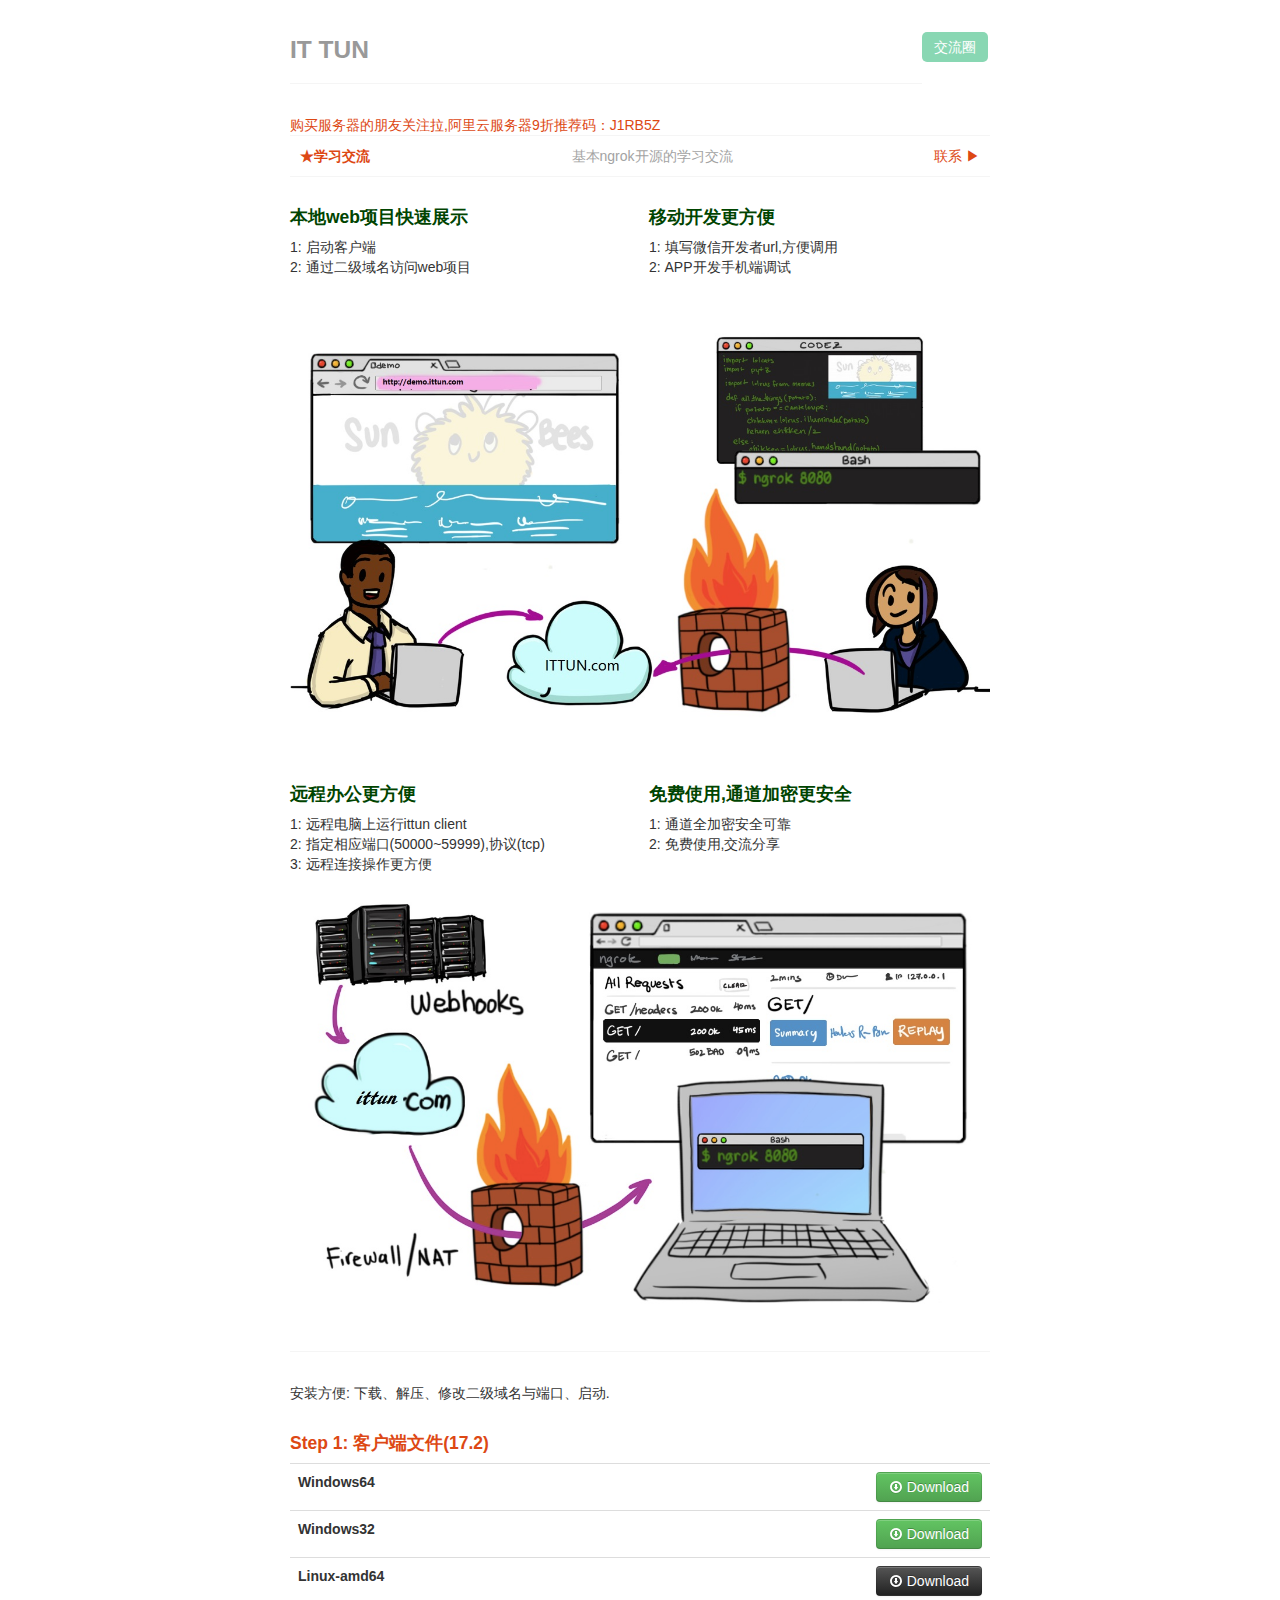
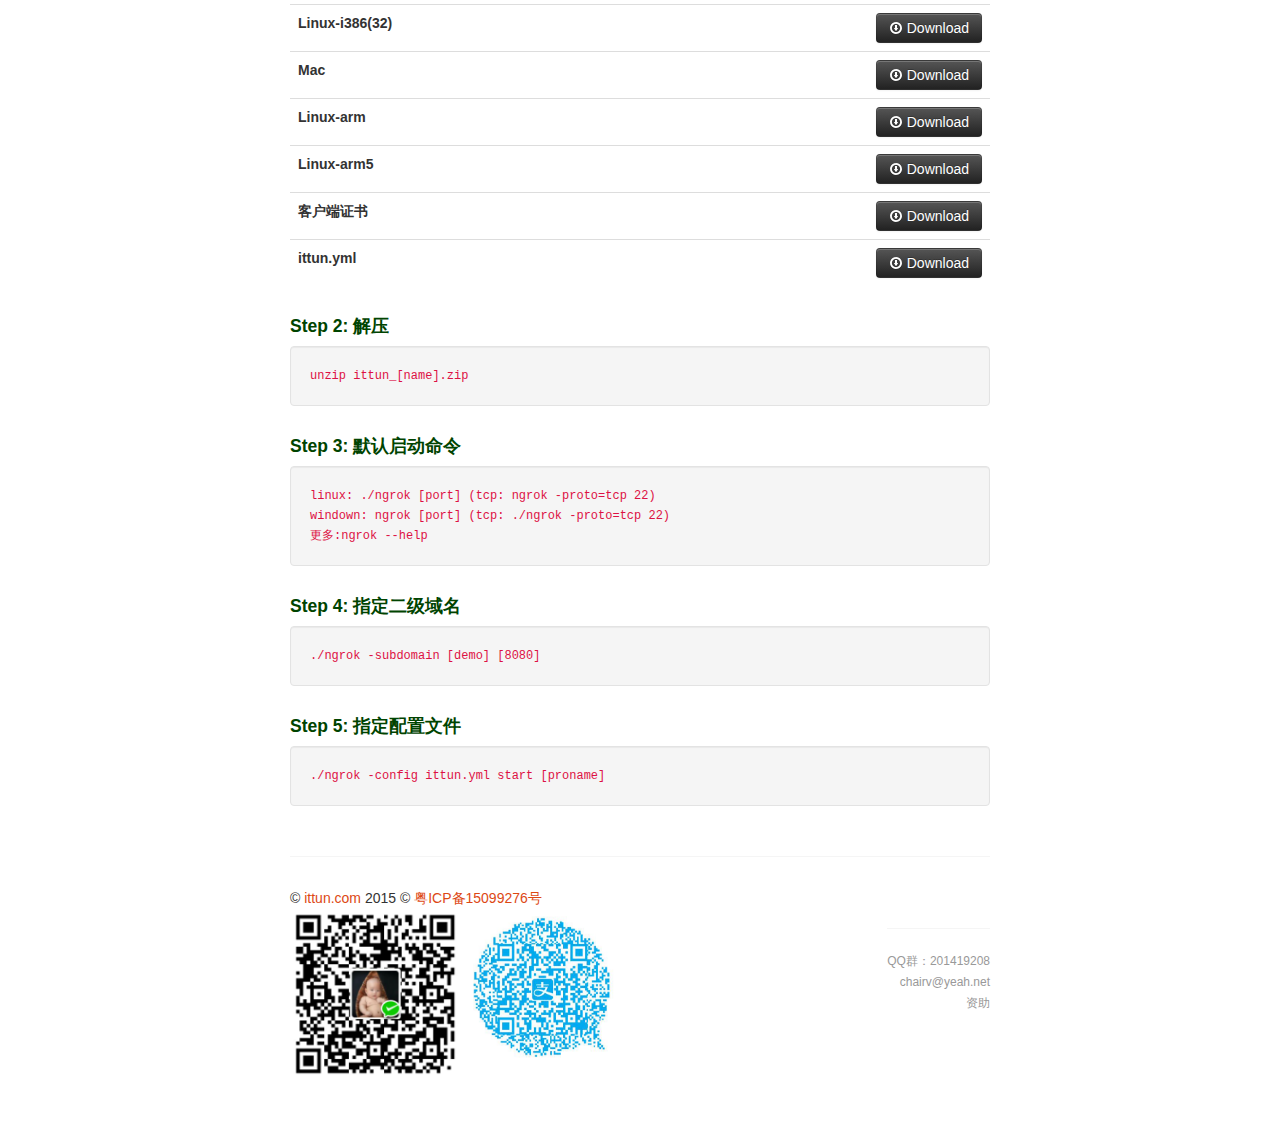
==== WebRoot/index.htm @ 606c741b "升级17.2" ====
<!DOCTYPE html>
<html>
<head>
    <meta charset="utf-8"/>
    <title>ngrok国内服务器 | ITTUN</title>
    <meta name="keywords" content="ngrok服务器,ngrok微信开发,ngrok发布本地网站,微信url,微信开发url,微信开发神器"/>
    <meta name="description" content="ngrok国内服务器,微信开发外网url,微信开发url,微信开发神器"/>
    <meta name="viewport" content="width=device-width, initial-scale=1.0"/>

    <link rel="stylesheet" type="text/css" href="css/bootstrap.min.css">
    <link rel="stylesheet" type="text/css" href="css/bootstrap-responsive.min.css">
    <link rel="stylesheet" type="text/css" href="css/ittun-ngrok.css">
    <script type="text/javascript" src="js/lazyload.min.js"></script>
    <style>

    </style>
</head>
<body>

<div id="nav">
    <div class="container-fluid">
        <div class="masthead">
            <ul class="nav nav-pills pull-right">
                <!--<li class="active">-->
                <!--<a href="#">Home</a>-->
                <!--</li>-->

                <li class="active">
                    <a href="http://bbs.ittun.com" style="background-color: #89d7b3">
                        交流圈
                    </a>
                </li>
            </ul>
            <h3 class="wordmark muted"><a href="#">IT TUN</a></h3>
        </div>
    </div>
</div>

<div class="container-fluid">
    <hr style="margin-top: -1px;">
    <a href="http://www.aliyun.com/act/aliyun/yunma.html" target="_blank">购买服务器的朋友关注拉,阿里云服务器9折推荐码：J1RB5Z</a><br>
    <!--<marquee style="WIDTH: 680px; HEIGHT: 18px" scrollamount="2" direction="left">-->
    <!--<p style="color:#dd4814;font-weight: 100"></p>-->
    <!--</marquee>-->
</div>


<div class="container-fluid">
    <a style="border-top: 1px solid rgb(245, 245, 245); border-bottom: 1px solid rgb(245, 245, 245); padding: 10px; display: block;"
       href="#footer"
       class="text-center">
        <span class="pull-left"><strong style="color:inherit">
            ★学习交流</strong></span><span
            style="color: rgb(163, 163, 163); display: inline-block; margin: 0px 5px;">
                基本ngrok开源的学习交流
             </span><span
            class="pull-right">联系 ▶</span></a>

    <div class="row-fluid">
        <div class="span6">
            <h4>本地web项目快速展示</h4>

            <p>
                1: 启动客户端<br>
                2: 通过二级域名访问web项目
            </p>
        </div>
        <div class="span6">
            <h4>移动开发更方便</h4>

            <p>
                1: 填写微信开发者url,方便调用<br>
                2: APP开发手机端调试
            </p>
        </div>
    </div>

    <!--<img src="images/demo.jpg">-->
    <img src=[data-uri]
         data-src=images/demo.jpg
         onload=lzld(this)>

    <div class="row-fluid">
        <div class="span6">
            <h4>远程办公更方便</h4>

            <p>
                1: 远程电脑上运行ittun client<br>
                2: 指定相应端口(50000~59999),协议(tcp)<br>
                3: 远程连接操作更方便<br>
            </p>
        </div>
        <div class="span6">
            <h4>免费使用,通道加密更安全</h4>

            <p>
                1: 通道全加密安全可靠<br>
                2: 免费使用,交流分享
            </p>
        </div>
    </div>
    <!--<img src="images/webhooks.jpg">-->
    <img src=[data-uri]
         data-src=images/webhooks.jpg
         onload=lzld(this)>

    <hr>

    <div class="container-fluid">
        <div class="row-fluid">
            <p>安装方便: 下载、解压、修改二级域名与端口、启动.</p>
            <h4><a href="#" target="_blank">Step 1: 客户端文件(17.2)</a></h4>
            <table id="17.2" class="table download-table">
                <tbody>
                <tr class="dl-windows-64" class="detected">
                    <th>Windows64</th>
                    <td>
                <span class="pull-right">
                    <a href="upload/17.2/ittun_win64.zip" class="btn btn-success">
                        <i class="icon-white icon-download"></i> Download
                    </a>
                </span>
                    </td>
                </tr>
                <tr class="dl-windows-386">
                    <th>Windows32</th>
                    <td>
                <span class="pull-right">
                    <a href="upload/17.2/ittun_win32.zip" class="btn btn-success">
                        <i class="icon-white icon-download"></i> Download
                    </a>
                </span>
                    </td>
                </tr>
                <tr class="dl-linux-amd64">
                    <th>Linux-amd64</th>
                    <td>
                <span class="pull-right">
                    <a href="upload/17.2/ittun_linuxamd64.zip" class="btn btn-inverse">
                        <i class="icon-white icon-download"></i> Download
                    </a>
                </span>
                    </td>
                </tr>
                <tr class="dl-linux-i386">
                    <th>Linux-i386(32)</th>
                    <td>
                <span class="pull-right">
                    <a href="upload/17.2/ittun_linuxamd32.zip" class="btn btn-inverse">
                        <i class="icon-white icon-download"></i> Download
                    </a>
                </span>
                    </td>
                </tr>

                <tr class="dl-linux-mac">
                    <th>Mac</th>
                    <td>
                <span class="pull-right">
                <a href="upload/17.2/ittun_mac.zip" class="btn btn-inverse">
                    <i class="icon-white icon-download"></i> Download
                </a>
                </span>
                    </td>
                </tr>

                <tr class="dl-linux-arm">
                    <th>Linux-arm</th>
                    <td>
                <span class="pull-right">
                <a href="upload/17.2/ittun_linuxarm.zip" class="btn btn-inverse">
                    <i class="icon-white icon-download"></i> Download
                </a>
                </span>
                    </td>
                </tr>

                <tr class="dl-linux-arm5">
                    <th>Linux-arm5</th>
                    <td>
                <span class="pull-right">
                <a href="upload/17.2/ngrok_arm5.zip" class="btn btn-inverse">
                    <i class="icon-white icon-download"></i> Download
                </a>
                </span>
                    </td>
                </tr>
                <tr class="root cls">
                    <th>客户端证书</th>
                    <td>
                <span class="pull-right">
                <a href="upload/ngrokroot.crt" class="btn btn-inverse">
                    <i class="icon-white icon-download"></i> Download
                </a>
                </span>
                    </td>
                </tr>

                <tr class="config file">
                    <th>ittun.yml</th>
                    <td>
                <span class="pull-right">
                <a href="upload/17.2/ittun.yml" class="btn btn-inverse">
                    <i class="icon-white icon-download"></i> Download
                </a>
                </span>
                    </td>
                </tr>

                </tbody>
            </table>
            <h4>Step 2: 解压</h4>
            <code class="well">
                unzip ittun_[name].zip
            </code>

            <h4>Step 3: 默认启动命令</h4>
            <code class="well">
                linux: ./ngrok [port] (tcp: ngrok -proto=tcp 22) <br>
                windown: ngrok [port] (tcp: ./ngrok -proto=tcp 22)<br>

                更多:ngrok --help
            </code>

            <h4>Step 4: 指定二级域名</h4>
            <code class="well">./ngrok -subdomain [demo] [8080]</code>

            <h4>Step 5: 指定配置文件</h4>
            <code class="well">./ngrok -config ittun.yml start [proname]
            </code>
        </div>
    </div>
    <hr>
</div>

<div id="footer">
    <div class="container-fluid">
        © <a href="#">ittun.com</a> 2015 © <a href="http://www.miitbeian.gov.cn">粤ICP备15099276号</a>

        <div class="row-fluid">
            <ul class="pull-left text-left unstyled muted" id="wxzf">
                <li>
                    <img src="images/wxzf.png" class="zjimg">
                    <img src="images/zfb.png" class="zjimg">
                </li>
            </ul>

            <ul class="pull-right text-right unstyled muted">
                <li>
                    <hr>
                </li>
                <li><a>QQ群：201419208</a></li>
                <li><a href="mailto:chairv@yeah.net">chairv@yeah.net</a></li>
                <li><a onclick="showzf()" href="#buttom">资助</a></li>
            </ul>
        </div>
    </div>
</div>

<!-- 模态框（Modal） -->
<div class="modal fade" id="myModal" tabindex="-1" role="dialog"
     aria-labelledby="myModalLabel" aria-hidden="true" style="top:20%">
    <div class="modal-dialog">
        <div class="modal-content">
            <div class="modal-header">
                <button type="button" class="close"
                        data-dismiss="modal" aria-hidden="true">
                    &times;
                </button>
                <h4 class="modal-title" id="myModalLabel">
                    资助ITTUN,让它更好。
                </h4>
            </div>
            <div class="modal-body">
                <img src="images/wxzf.png" class="zjimg">
                <img src="images/zfb.png" class="zjimg">
            </div>
            <div class="modal-footer">
                <button type="button" class="btn btn-default" id="zzBtn"
                        data-dismiss="modal">确定
                </button>
            </div>
        </div><!-- /.modal-content -->
    </div><!-- /.modal -->
</div>

<script src="http://libs.baidu.com/jquery/2.0.0/jquery.min.js"></script>
<script src="http://libs.baidu.com/bootstrap/3.0.3/js/bootstrap.min.js"></script>
<script type="text/javascript">
    var platform = navigator.platform.toUpperCase();
    var dlElem;
    if (platform.indexOf('MAC') !== -1) {
        dlElem = document.getElementById("dl-linux-mac");
    } else if (platform.indexOf('WIN') !== -1) {
        dlElem = document.getElementById("dl-windows-386");
    } else if (platform.indexOf('LINUX') !== -1) {
        if (platform.indexOf('ARM') !== -1) {
            dlElem = document.getElementById("dl-linux-arm");
        } else {
            dlElem = document.getElementById("dl-linux-amd64");
        }
    }

    if (dlElem) {
        dlElem.className += " detected";
        var button = dlElem.getElementsByTagName("a")[0];
        button.className = button.className.replace("btn-inverse", "btn-success");
    }
</script>
<script type="text/javascript">
    $('#wxzf').hide();
    function showzf() {
        $('#wxzf').toggle('fast');
    }

    var url;
    $('a', '.download-table').on('click', function () {
        $('#myModal').modal('show');
        url = this.href;
        return false;
    });

    $('#zzBtn').on('click', function () {
        window.open(url);
    });
</script>
</body>
</html>
---- WebRoot/css/ittun-ngrok.css ----
html, body {
    margin: 0;
    padding: 0;
}

.wordmark a:hover {
    text-decoration: none;
}

.container-fluid {
    max-width: 757px;
    margin: 0 auto;
    padding: 20px 0;
}

#footer li a {
    color: inherit;
    font-size: 12px;
}

pre code, code {
    border: 0;
}

code.well {
    display: block;
}

body {
    padding-top: 20px;
    padding-bottom: 40px;
}

/* Custom container */
.container-fluid {
    margin: 0 auto;
    max-width: 700px;
    padding: 0;
}

.container-fluid > hr {
    margin: 30px 0;
}

.masthead h3 a {
    color: inherit;
    text-decoration: none;
}

.footer {
    color: #aaa;
}

strong {
    color: #000;
}

.quotes blockquote {
    height: 78px;
}

h2 {
    color: #dd4814;
}

h2.first {
    margin-top: 0;
}

h4 {
    color: #1c4a3d;
    color: #1c8a3d;
    color: #040;
}

/* Main marketing message and sign up button */
.jumbotron {
    margin: 30px 0 60px;
    text-align: left;
}

.jumbotron h1 {
    font-size: 54px;
    line-height: 1;
}

.jumbotron .btn {
    font-size: 21px;
    padding: 14px 24px;
}

/* Supporting marketing content */
.marketing {
    margin: 30px 0;
}

h4 {
    margin-top: 30px;
}

.feature h4 {
    margin-top: 10px;
}

.feature p {
    height: 78px;
}

.marketing .feature {
    height: 200px;
}

#dl tr:first-child td, #dl tr:first-child th {
    border-top: 0;
}

#dl .detected {
    background-color: #fffffa;
}

.modifyImg{
    height:62px;
}


.zjimg{
    width:168px;
    height:168px;
}
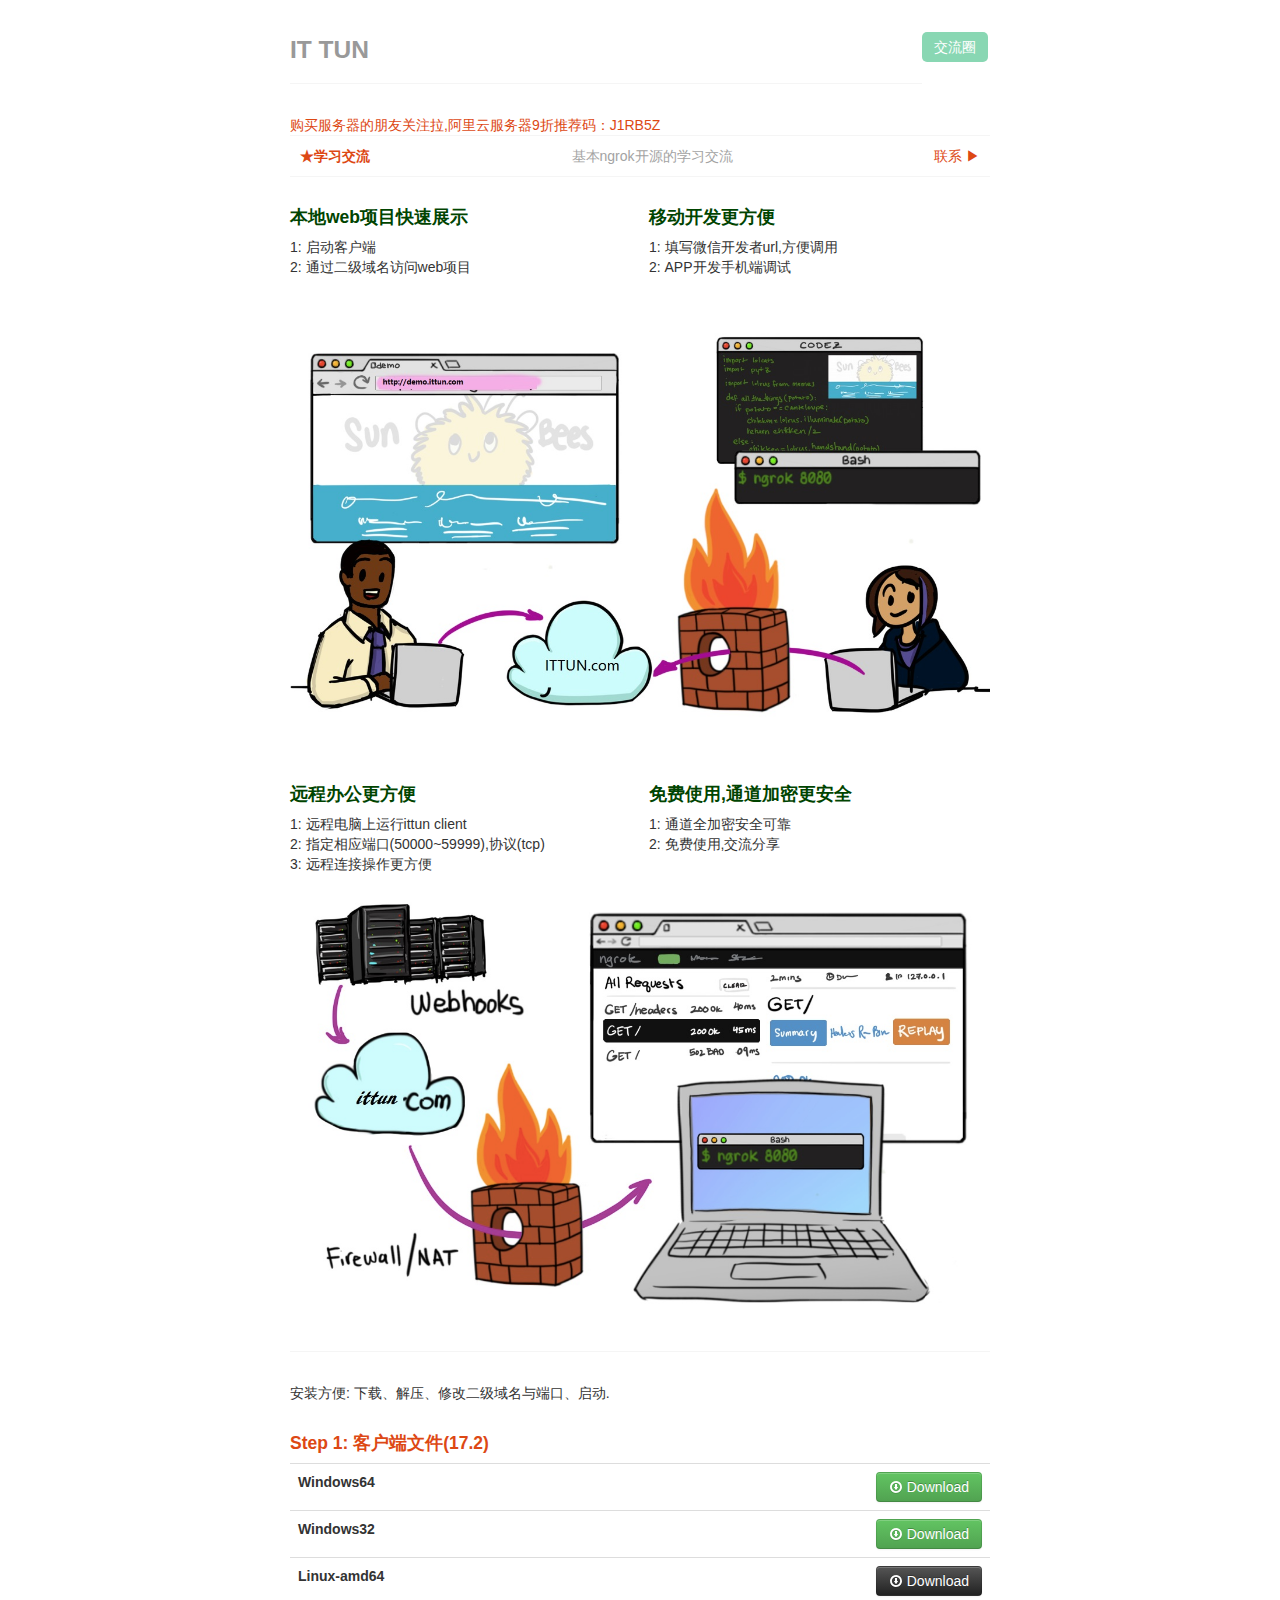
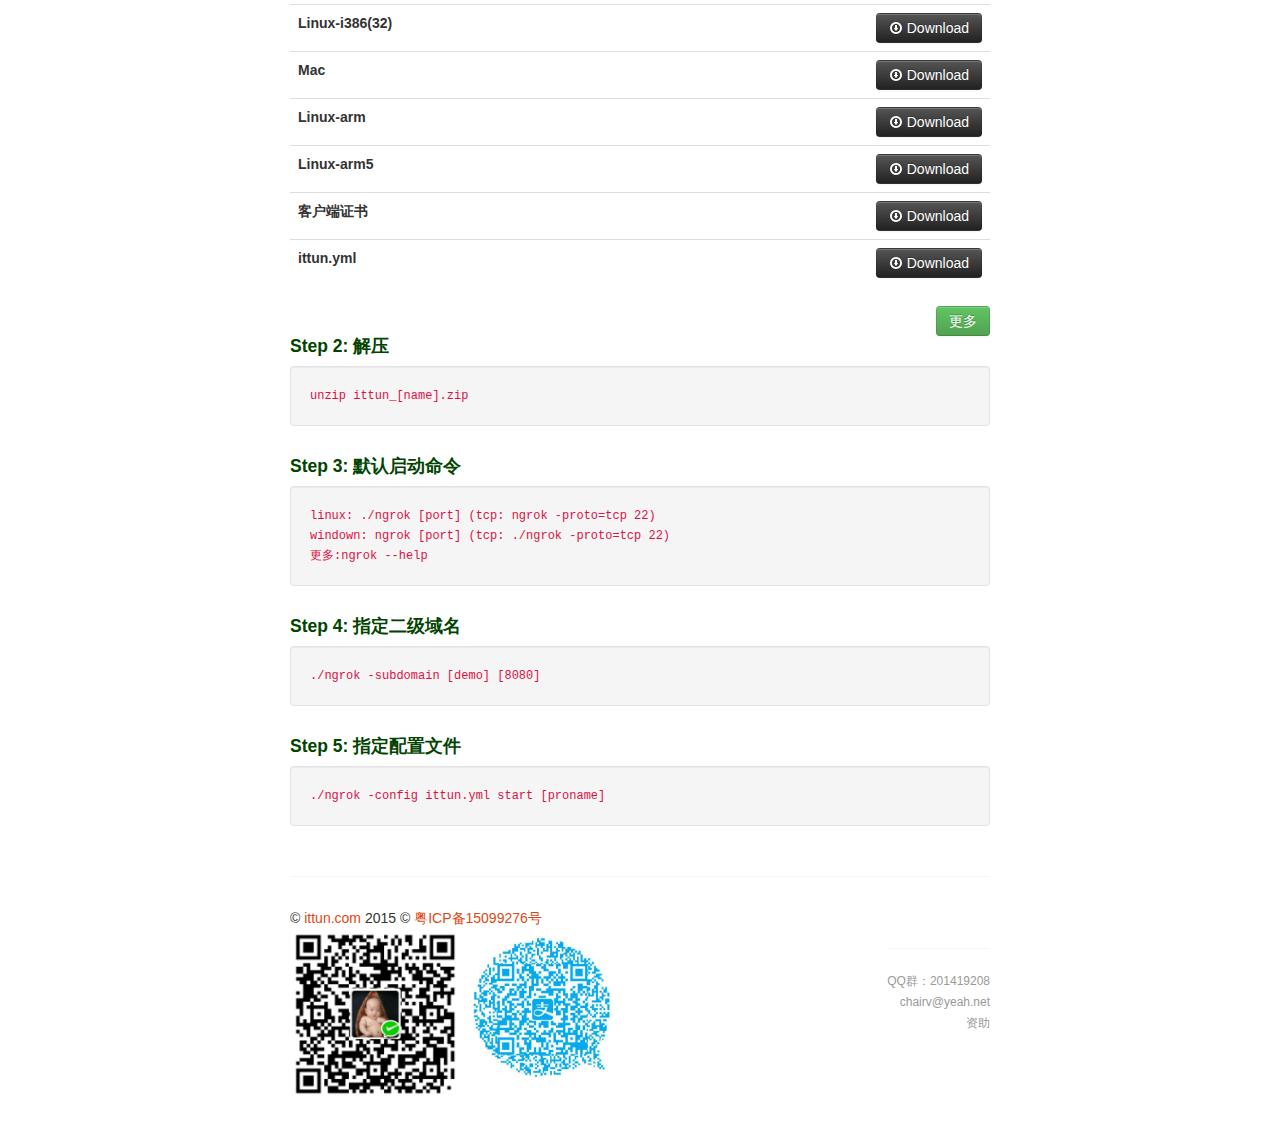
==== commit eaf672c0: "路由器版本" ====
--- a/WebRoot/index.htm
+++ b/WebRoot/index.htm
@@ -209,6 +209,35 @@
 
                 </tbody>
             </table>
+            <div>
+                <a href="#more" data-toggle="collapse" class="btn btn-success pull-right">更多</a>
+            </div>
+            <div id="more" class="collapse">
+                <table id="more_ngrok" class="table download-table">
+                    <tbody>
+                    <tr class="dl-windows-64" class="detected">
+                        <th>ngrokc通用版</th>
+                        <td>
+                        <span class="pull-right">
+                            <a href="upload/comm/ngrokc" class="btn btn-inverse">
+                                <i class="icon-white icon-download"></i> Download
+                            </a>
+                        </span>
+                        </td>
+                    </tr>
+                    <tr class="dl-windows-64" class="detected">
+                        <th>ngrokc(OpenWrt-AR71XX(AR913X/AR933X))</th>
+                        <td>
+                        <span class="pull-right">
+                            <a href="upload/comm/ngrokc9331" class="btn btn-inverse">
+                                <i class="icon-white icon-download"></i> Download
+                            </a>
+                        </span>
+                        </td>
+                    </tr>
+                    </tbody>
+                </table>
+            </div>
             <h4>Step 2: 解压</h4>
             <code class="well">
                 unzip ittun_[name].zip
@@ -259,7 +288,7 @@
 
 <!-- 模态框（Modal） -->
 <div class="modal fade" id="myModal" tabindex="-1" role="dialog"
-     aria-labelledby="myModalLabel" aria-hidden="true" style="top:20%">
+     aria-labelledby="myModalLabel" aria-hidden="true" style="top:25%">
     <div class="modal-dialog">
         <div class="modal-content">
             <div class="modal-header">
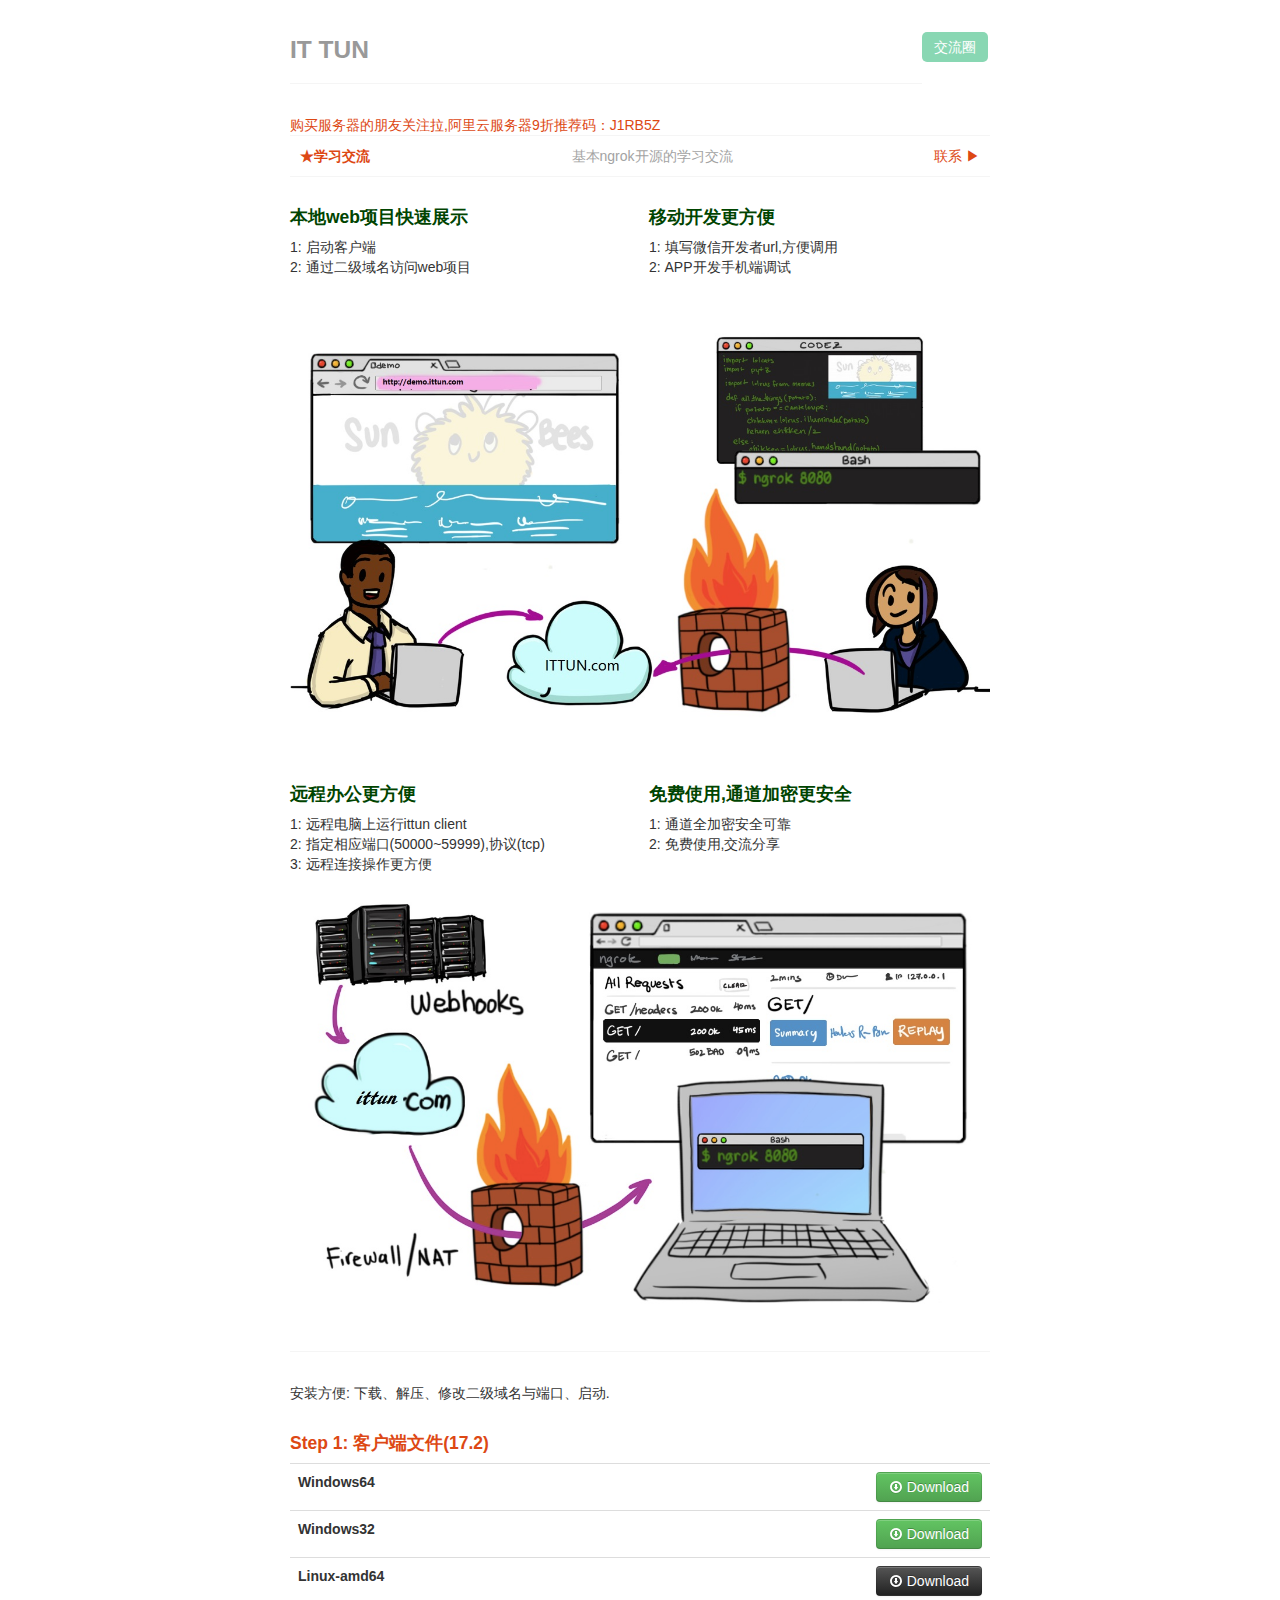
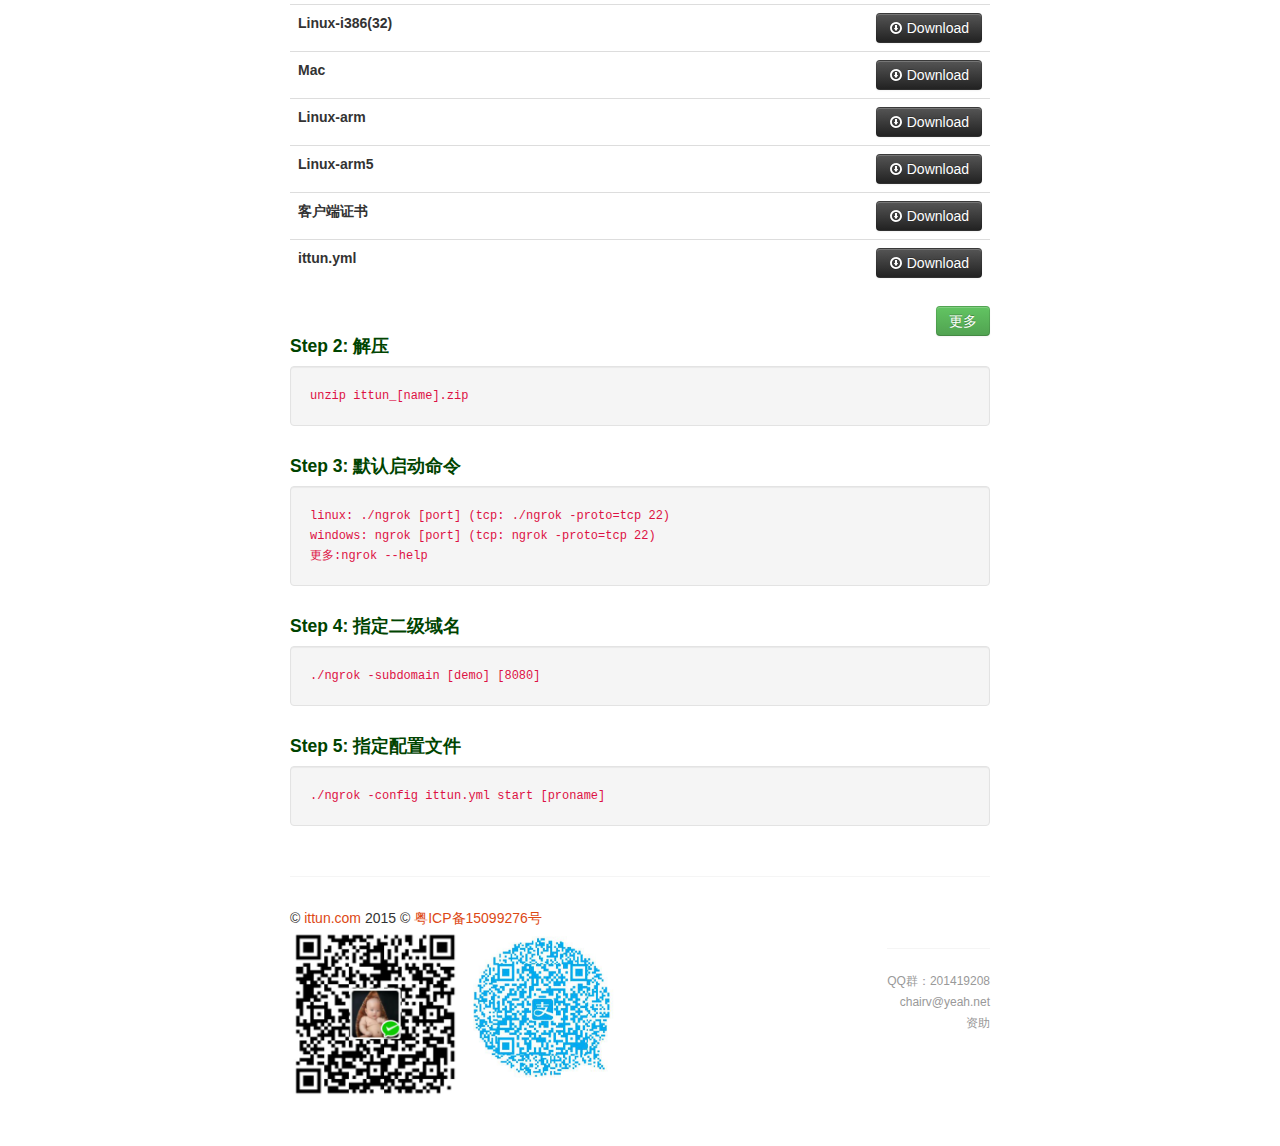
==== commit 1c606804: "升级17.2" ====
--- a/WebRoot/index.htm
+++ b/WebRoot/index.htm
@@ -245,8 +245,8 @@
 
             <h4>Step 3: 默认启动命令</h4>
             <code class="well">
-                linux: ./ngrok [port] (tcp: ngrok -proto=tcp 22) <br>
-                windown: ngrok [port] (tcp: ./ngrok -proto=tcp 22)<br>
+                linux: ./ngrok [port] (tcp: ./ngrok -proto=tcp 22) <br>
+                windows: ngrok [port] (tcp: ngrok -proto=tcp 22)<br>
 
                 更多:ngrok --help
             </code>
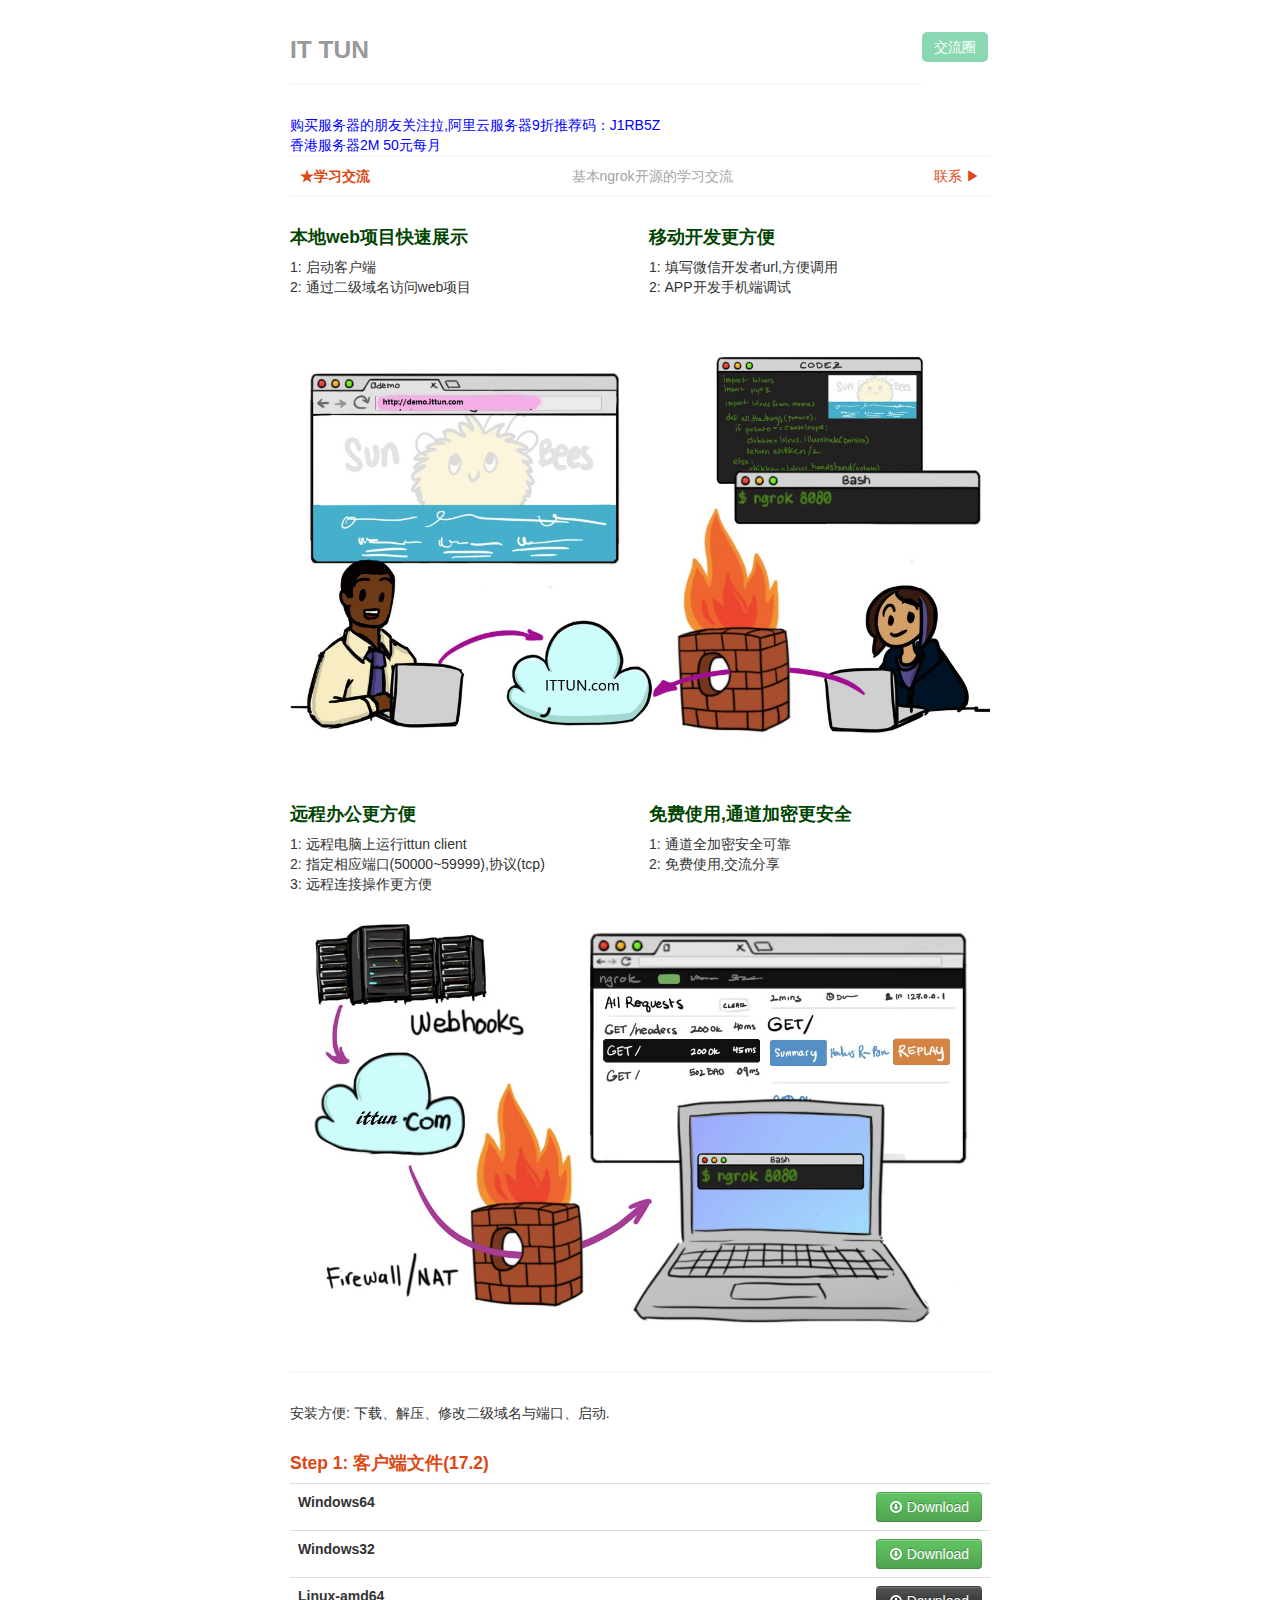
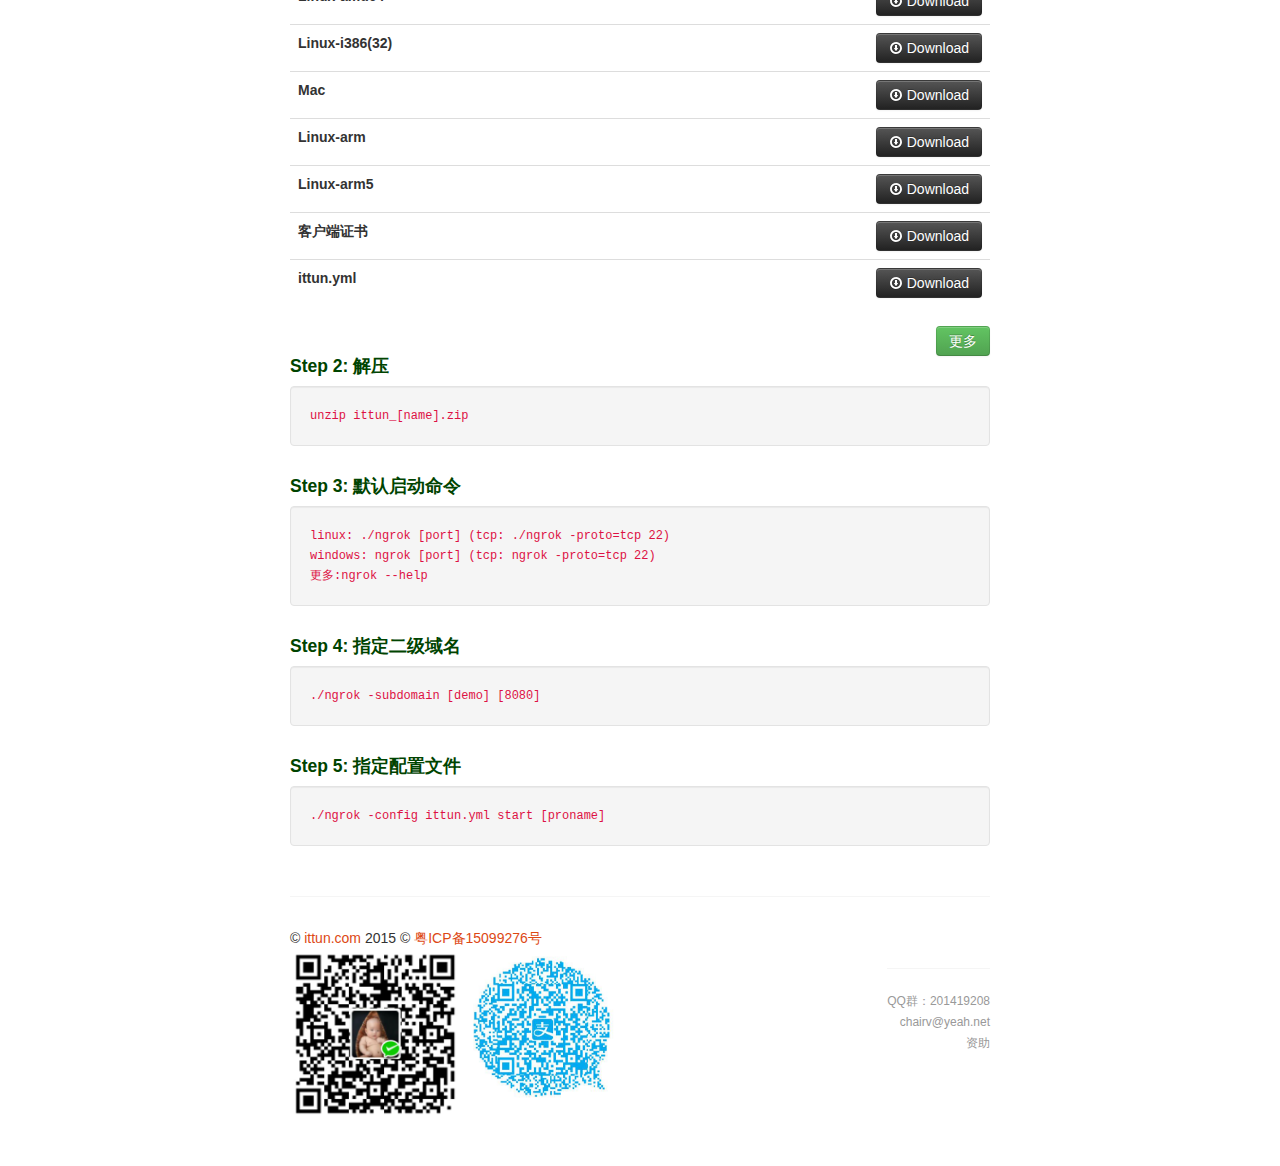
==== commit 29f0175d: "升级17.2" ====
--- a/WebRoot/index.htm
+++ b/WebRoot/index.htm
@@ -38,7 +38,8 @@
 
 <div class="container-fluid">
     <hr style="margin-top: -1px;">
-    <a href="http://www.aliyun.com/act/aliyun/yunma.html" target="_blank">购买服务器的朋友关注拉,阿里云服务器9折推荐码：J1RB5Z</a><br>
+    <a href="http://www.aliyun.com/act/aliyun/yunma.html" target="_blank" style="color: blue">购买服务器的朋友关注拉,阿里云服务器9折推荐码：J1RB5Z</a><br>
+    <a href="https://www.diyvm.com/page.aspx?c=referral&u=61743" target="_blank" style="color: blue">香港服务器2M 50元每月</a>
     <!--<marquee style="WIDTH: 680px; HEIGHT: 18px" scrollamount="2" direction="left">-->
     <!--<p style="color:#dd4814;font-weight: 100"></p>-->
     <!--</marquee>-->
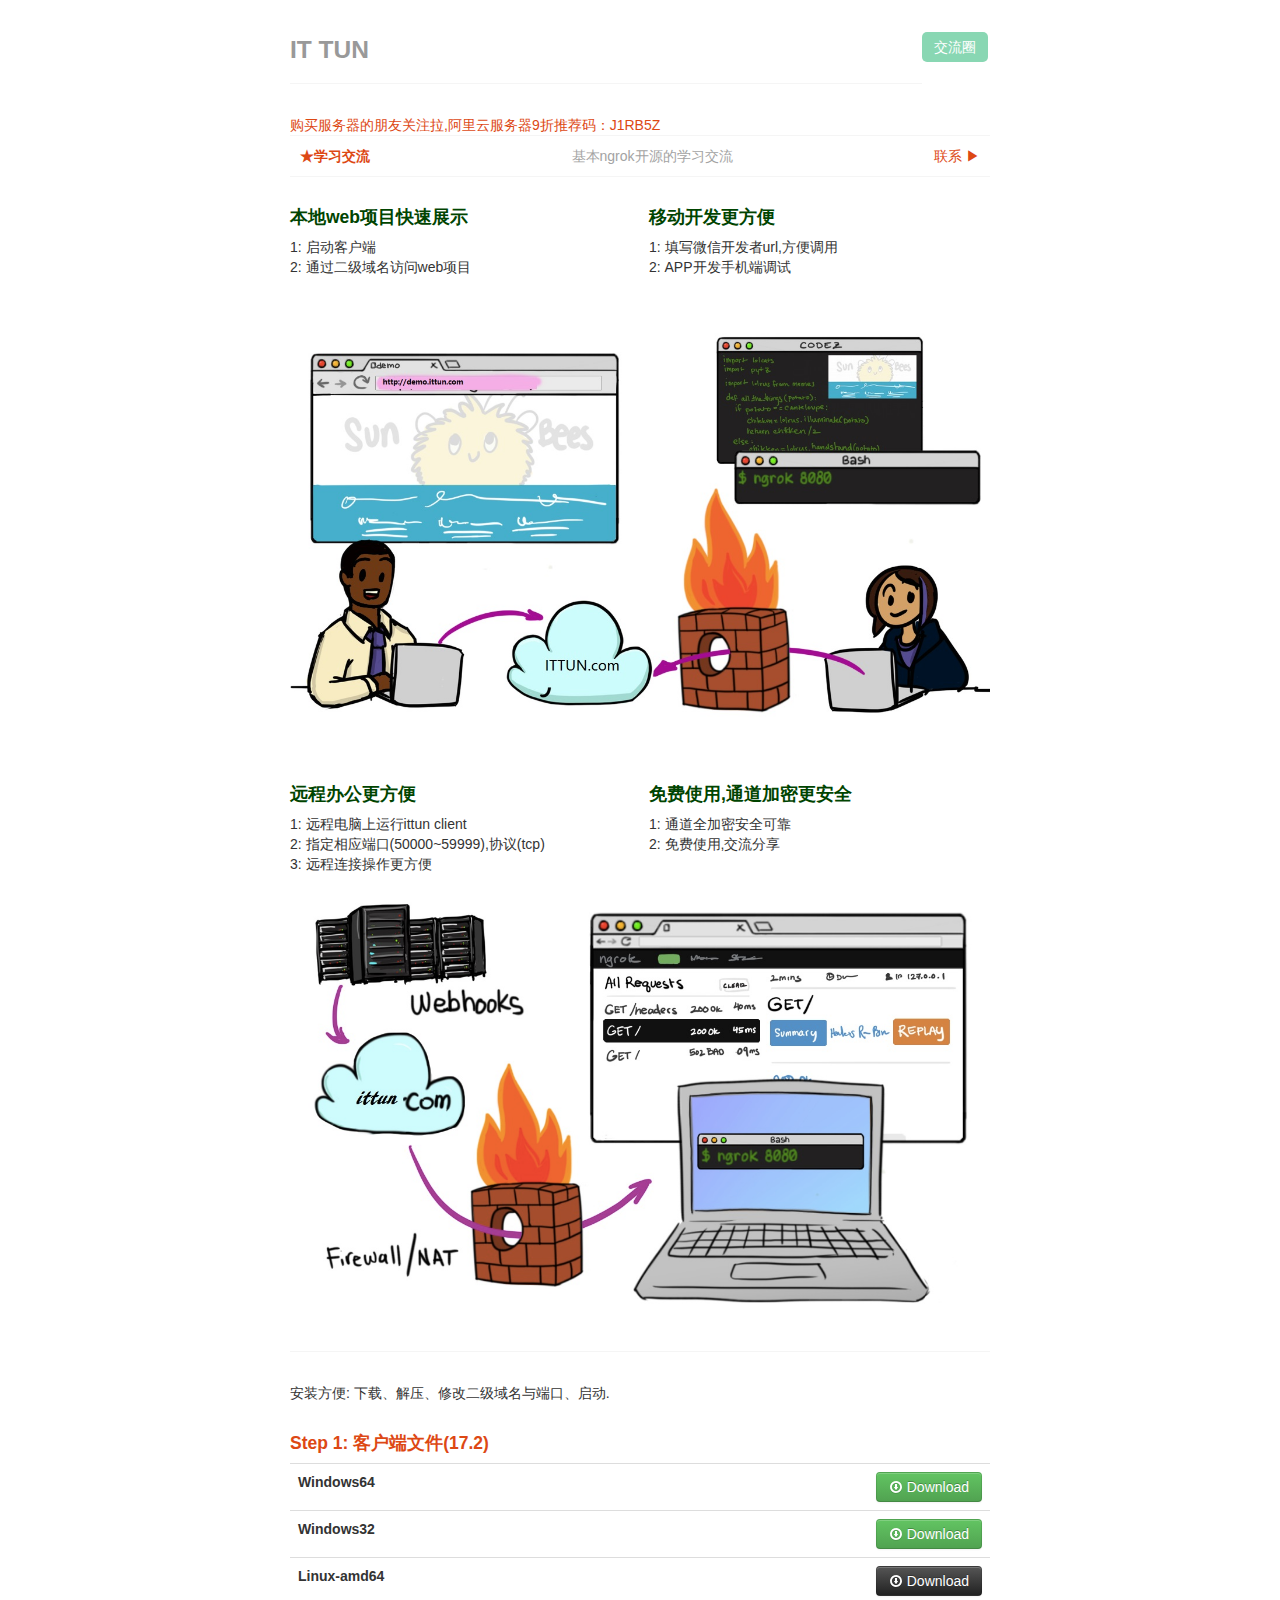
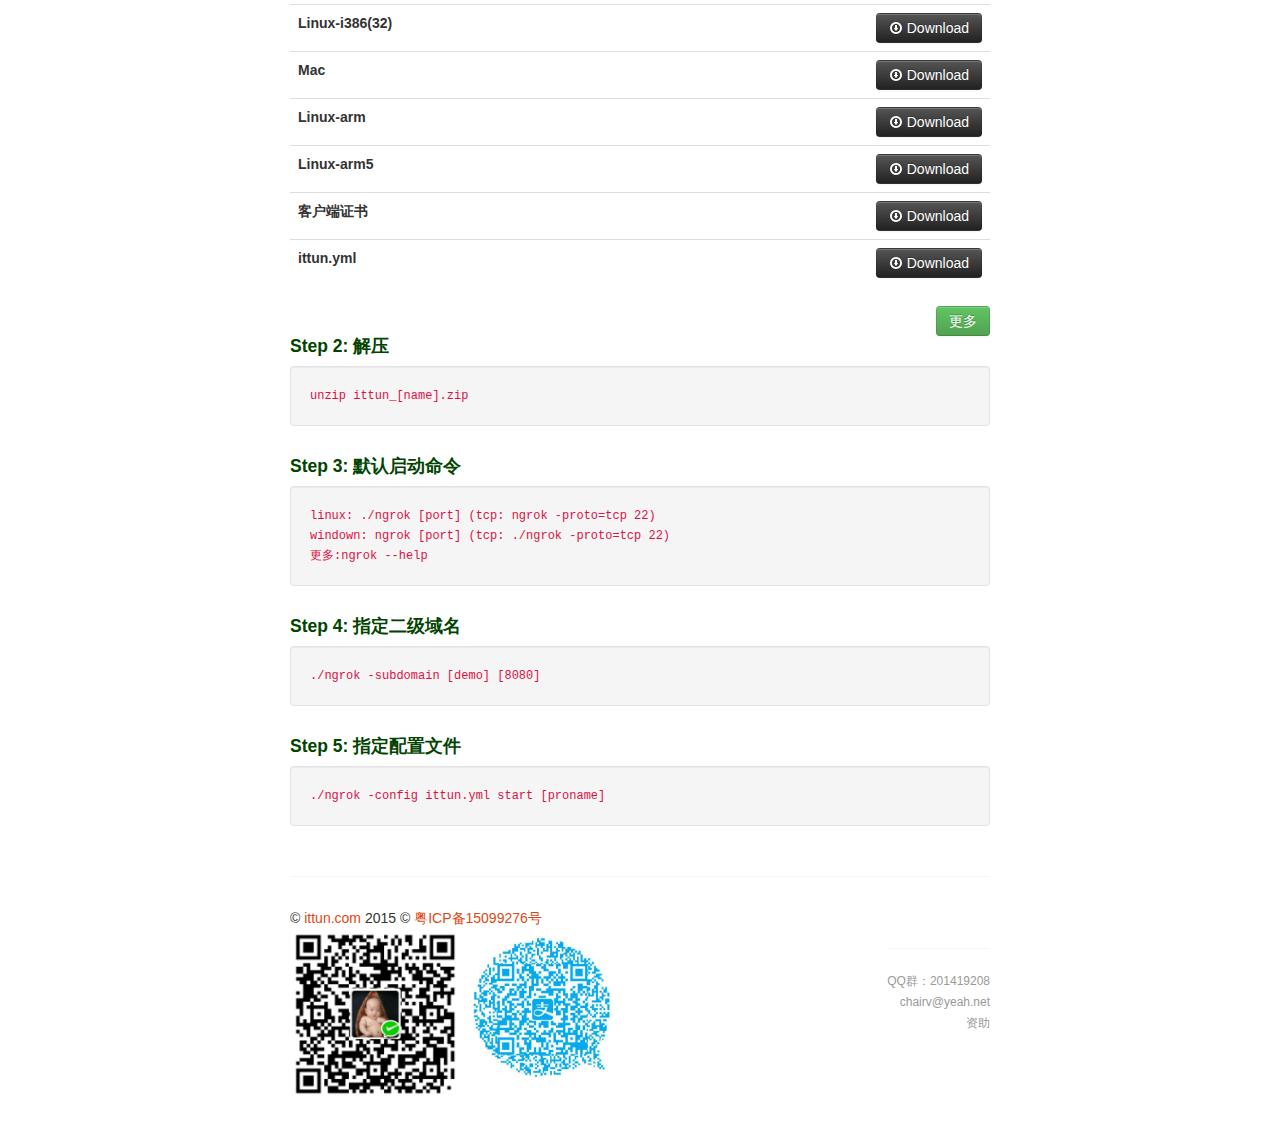
==== commit 123ca781: "百" ====
--- a/WebRoot/index.htm
+++ b/WebRoot/index.htm
@@ -11,9 +11,15 @@
     <link rel="stylesheet" type="text/css" href="css/bootstrap-responsive.min.css">
     <link rel="stylesheet" type="text/css" href="css/ittun-ngrok.css">
     <script type="text/javascript" src="js/lazyload.min.js"></script>
-    <style>
-
-    </style>
+    <script>
+        var _hmt = _hmt || [];
+        (function() {
+            var hm = document.createElement("script");
+            hm.src = "//hm.baidu.com/hm.js?9fe19c270f3797c9346436d0a2b9ac0a";
+            var s = document.getElementsByTagName("script")[0];
+            s.parentNode.insertBefore(hm, s);
+        })();
+    </script>
 </head>
 <body>
 
@@ -38,8 +44,7 @@
 
 <div class="container-fluid">
     <hr style="margin-top: -1px;">
-    <a href="http://www.aliyun.com/act/aliyun/yunma.html" target="_blank" style="color: blue">购买服务器的朋友关注拉,阿里云服务器9折推荐码：J1RB5Z</a><br>
-    <a href="https://www.diyvm.com/page.aspx?c=referral&u=61743" target="_blank" style="color: blue">香港服务器2M 50元每月</a>
+    <a href="http://www.aliyun.com/act/aliyun/yunma.html" target="_blank">购买服务器的朋友关注拉,阿里云服务器9折推荐码：J1RB5Z</a><br>
     <!--<marquee style="WIDTH: 680px; HEIGHT: 18px" scrollamount="2" direction="left">-->
     <!--<p style="color:#dd4814;font-weight: 100"></p>-->
     <!--</marquee>-->
@@ -246,8 +251,8 @@
 
             <h4>Step 3: 默认启动命令</h4>
             <code class="well">
-                linux: ./ngrok [port] (tcp: ./ngrok -proto=tcp 22) <br>
-                windows: ngrok [port] (tcp: ngrok -proto=tcp 22)<br>
+                linux: ./ngrok [port] (tcp: ngrok -proto=tcp 22) <br>
+                windown: ngrok [port] (tcp: ./ngrok -proto=tcp 22)<br>
 
                 更多:ngrok --help
             </code>
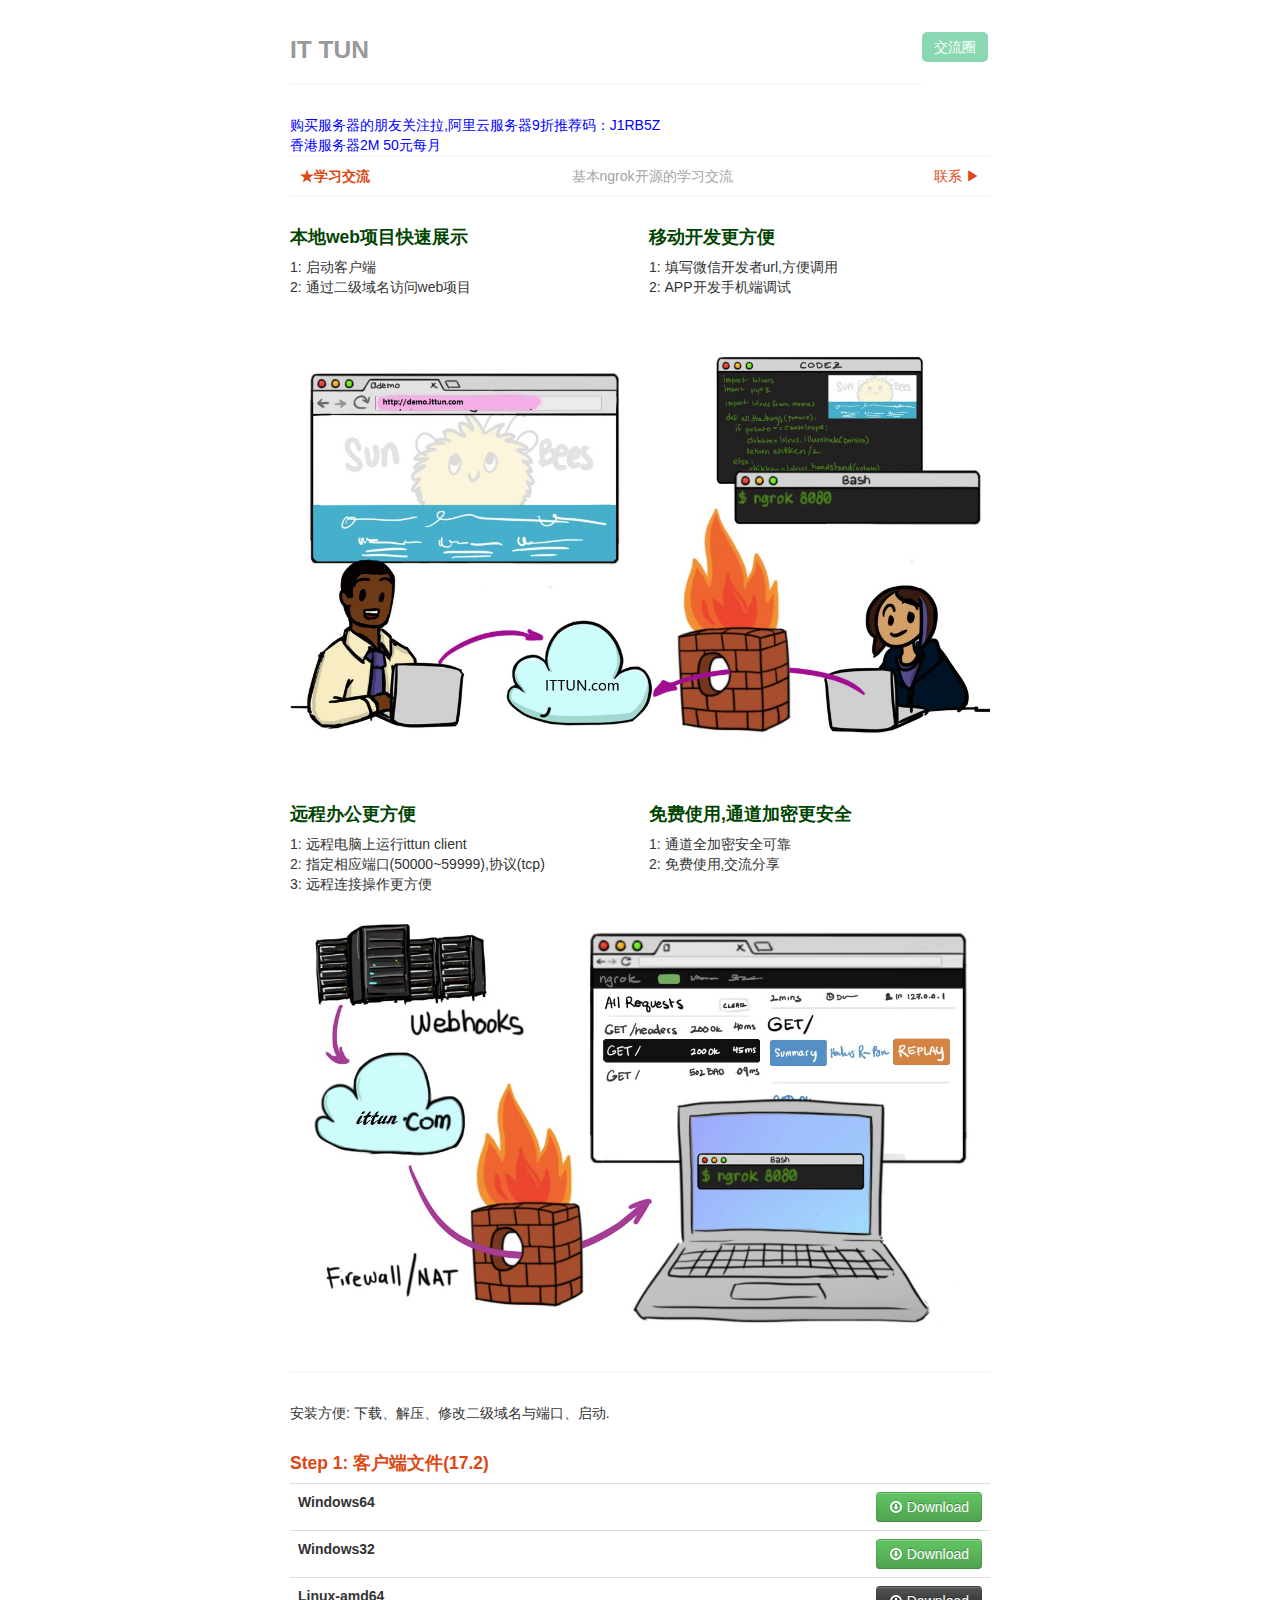
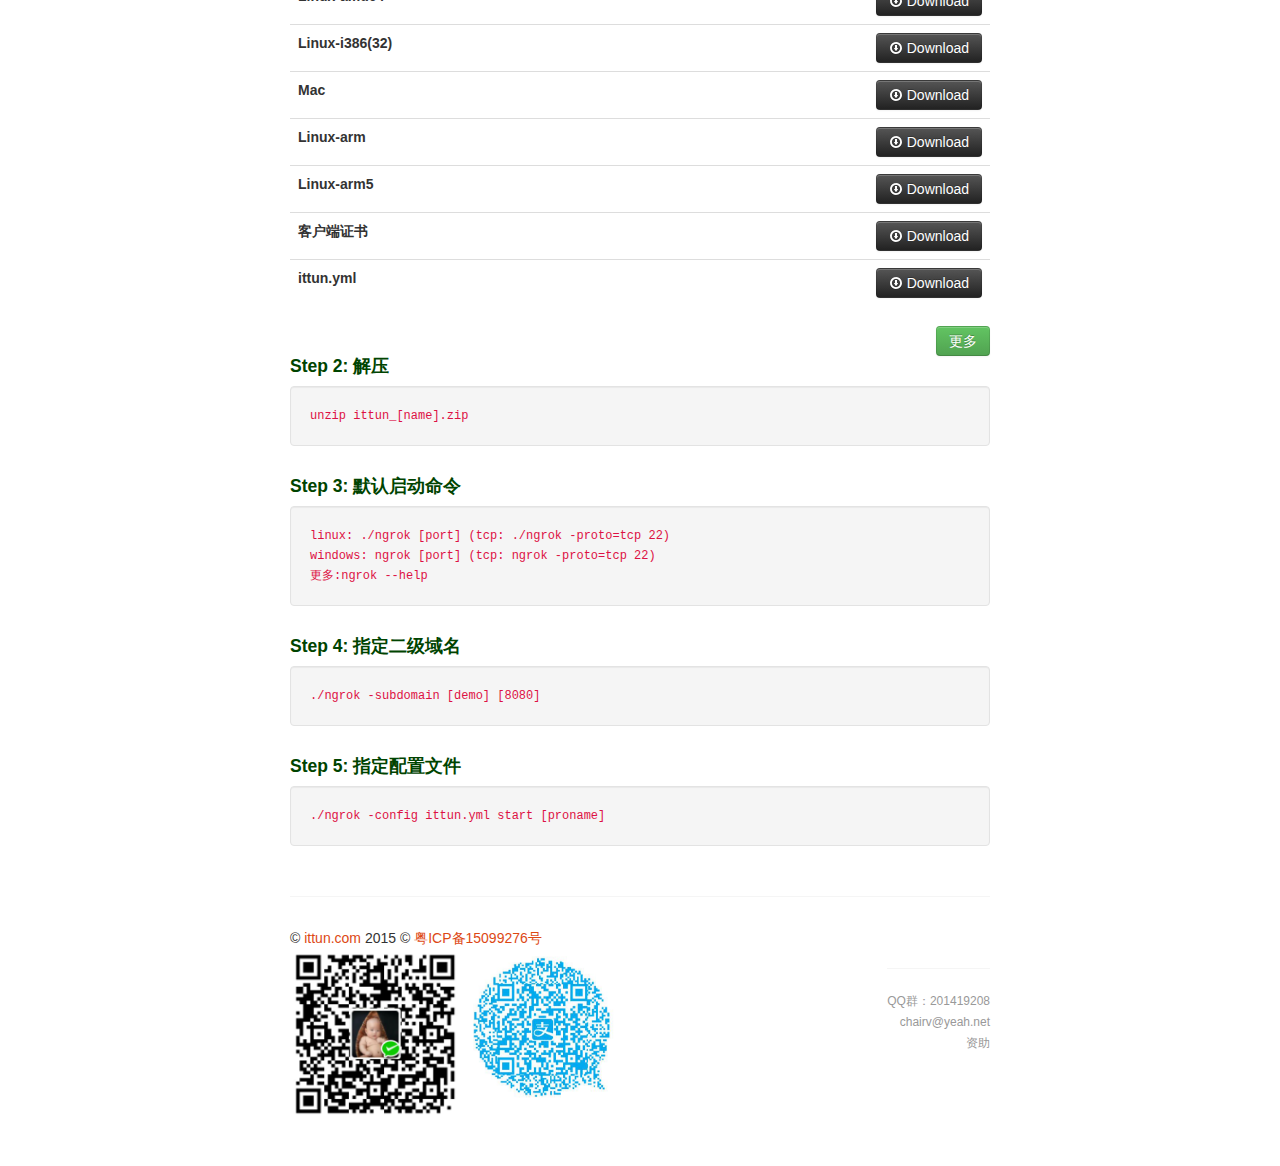
==== commit de5362a6: "Merge remote-tracking branch 'origin/master'" ====
--- a/WebRoot/index.htm
+++ b/WebRoot/index.htm
@@ -44,7 +44,8 @@
 
 <div class="container-fluid">
     <hr style="margin-top: -1px;">
-    <a href="http://www.aliyun.com/act/aliyun/yunma.html" target="_blank">购买服务器的朋友关注拉,阿里云服务器9折推荐码：J1RB5Z</a><br>
+    <a href="http://www.aliyun.com/act/aliyun/yunma.html" target="_blank" style="color: blue">购买服务器的朋友关注拉,阿里云服务器9折推荐码：J1RB5Z</a><br>
+    <a href="https://www.diyvm.com/page.aspx?c=referral&u=61743" target="_blank" style="color: blue">香港服务器2M 50元每月</a>
     <!--<marquee style="WIDTH: 680px; HEIGHT: 18px" scrollamount="2" direction="left">-->
     <!--<p style="color:#dd4814;font-weight: 100"></p>-->
     <!--</marquee>-->
@@ -251,8 +252,8 @@
 
             <h4>Step 3: 默认启动命令</h4>
             <code class="well">
-                linux: ./ngrok [port] (tcp: ngrok -proto=tcp 22) <br>
-                windown: ngrok [port] (tcp: ./ngrok -proto=tcp 22)<br>
+                linux: ./ngrok [port] (tcp: ./ngrok -proto=tcp 22) <br>
+                windows: ngrok [port] (tcp: ngrok -proto=tcp 22)<br>
 
                 更多:ngrok --help
             </code>
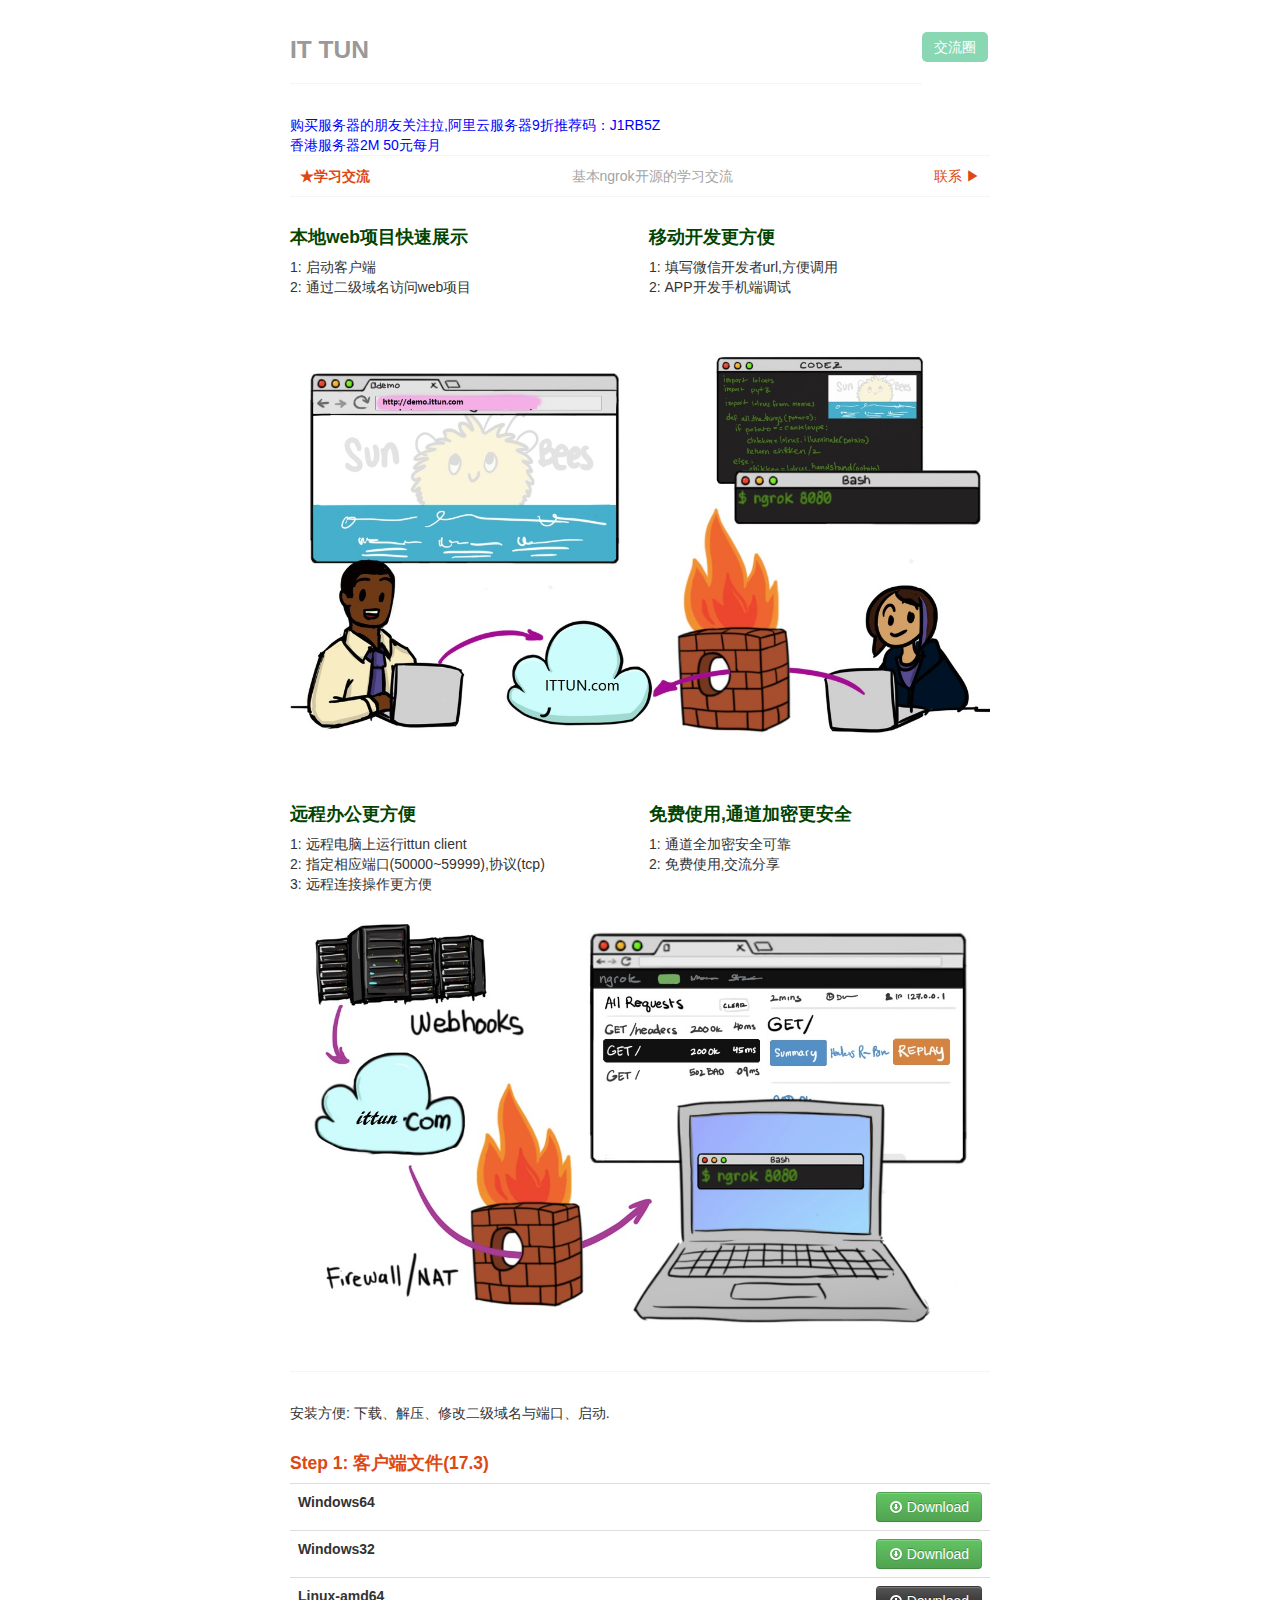
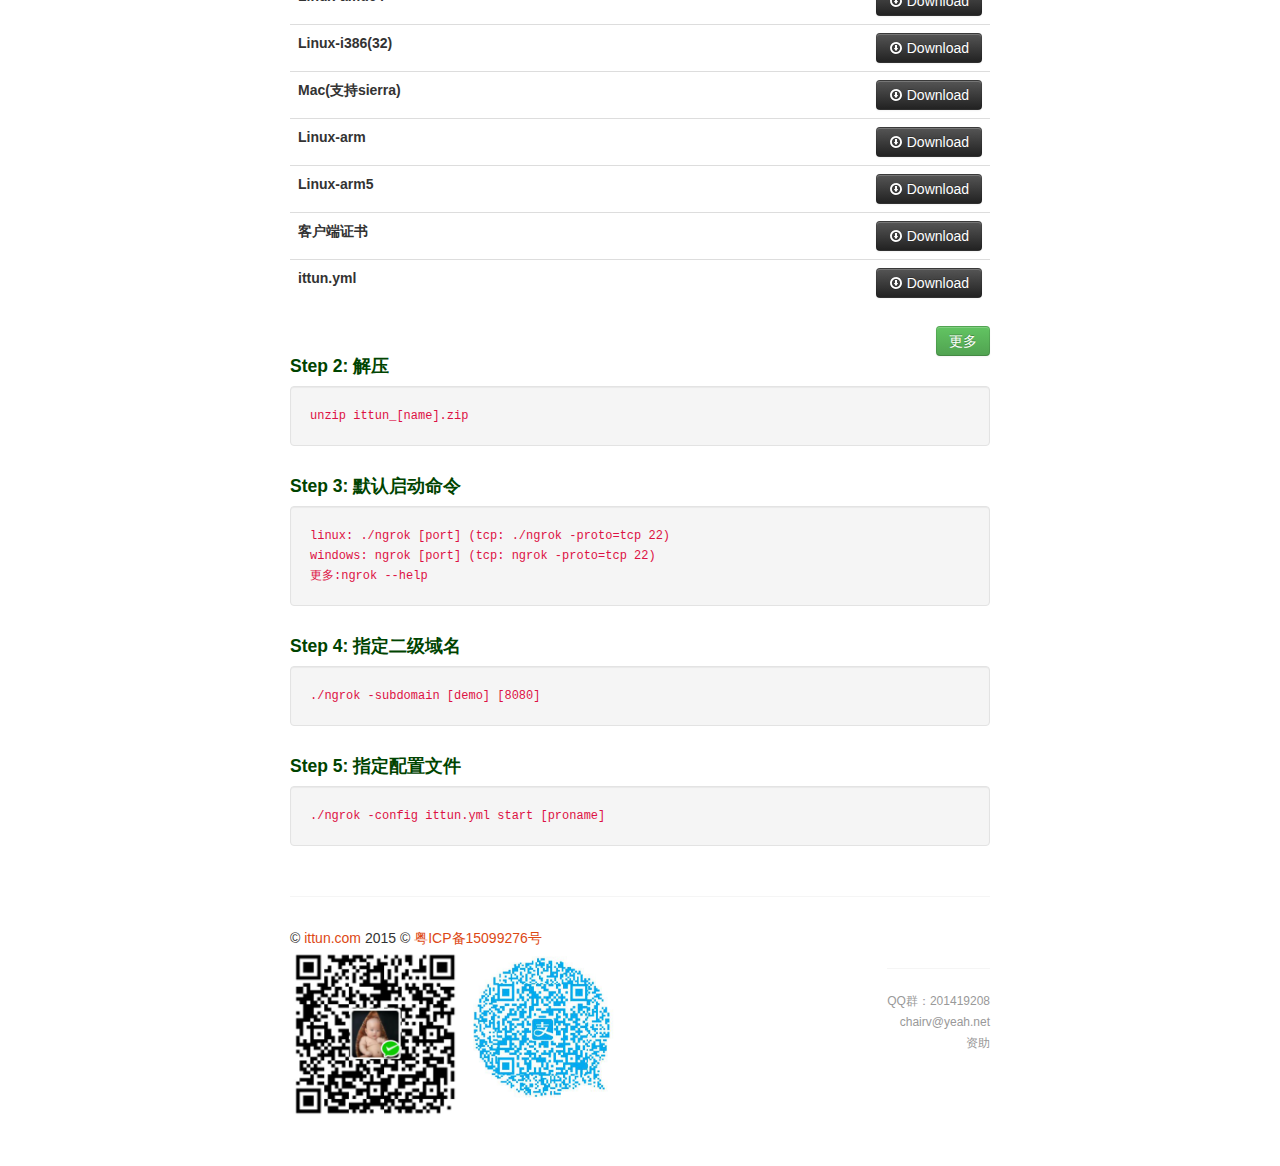
==== commit a2c52fa9: "17.3" ====
--- a/WebRoot/index.htm
+++ b/WebRoot/index.htm
@@ -116,14 +116,14 @@
     <div class="container-fluid">
         <div class="row-fluid">
             <p>安装方便: 下载、解压、修改二级域名与端口、启动.</p>
-            <h4><a href="#" target="_blank">Step 1: 客户端文件(17.2)</a></h4>
-            <table id="17.2" class="table download-table">
+            <h4><a href="#" target="_blank">Step 1: 客户端文件(17.3)</a></h4>
+            <table id="17.3" class="table download-table">
                 <tbody>
                 <tr class="dl-windows-64" class="detected">
                     <th>Windows64</th>
                     <td>
                 <span class="pull-right">
-                    <a href="upload/17.2/ittun_win64.zip" class="btn btn-success">
+                    <a href="upload/17.3/win64.zip" class="btn btn-success">
                         <i class="icon-white icon-download"></i> Download
                     </a>
                 </span>
@@ -133,7 +133,7 @@
                     <th>Windows32</th>
                     <td>
                 <span class="pull-right">
-                    <a href="upload/17.2/ittun_win32.zip" class="btn btn-success">
+                    <a href="upload/17.3/win32.zip" class="btn btn-success">
                         <i class="icon-white icon-download"></i> Download
                     </a>
                 </span>
@@ -143,7 +143,7 @@
                     <th>Linux-amd64</th>
                     <td>
                 <span class="pull-right">
-                    <a href="upload/17.2/ittun_linuxamd64.zip" class="btn btn-inverse">
+                    <a href="upload/17.3/linux_64.zip" class="btn btn-inverse">
                         <i class="icon-white icon-download"></i> Download
                     </a>
                 </span>
@@ -153,7 +153,7 @@
                     <th>Linux-i386(32)</th>
                     <td>
                 <span class="pull-right">
-                    <a href="upload/17.2/ittun_linuxamd32.zip" class="btn btn-inverse">
+                    <a href="upload/17.3/linux_32.zip" class="btn btn-inverse">
                         <i class="icon-white icon-download"></i> Download
                     </a>
                 </span>
@@ -161,10 +161,10 @@
                 </tr>
 
                 <tr class="dl-linux-mac">
-                    <th>Mac</th>
-                    <td>
-                <span class="pull-right">
-                <a href="upload/17.2/ittun_mac.zip" class="btn btn-inverse">
+                    <th>Mac(支持sierra)</th>
+                    <td>
+                <span class="pull-right">
+                <a href="upload/17.3/darwin_amd64.zip" class="btn btn-inverse">
                     <i class="icon-white icon-download"></i> Download
                 </a>
                 </span>
@@ -175,7 +175,7 @@
                     <th>Linux-arm</th>
                     <td>
                 <span class="pull-right">
-                <a href="upload/17.2/ittun_linuxarm.zip" class="btn btn-inverse">
+                <a href="upload/17.3/linuxarm.zip" class="btn btn-inverse">
                     <i class="icon-white icon-download"></i> Download
                 </a>
                 </span>
